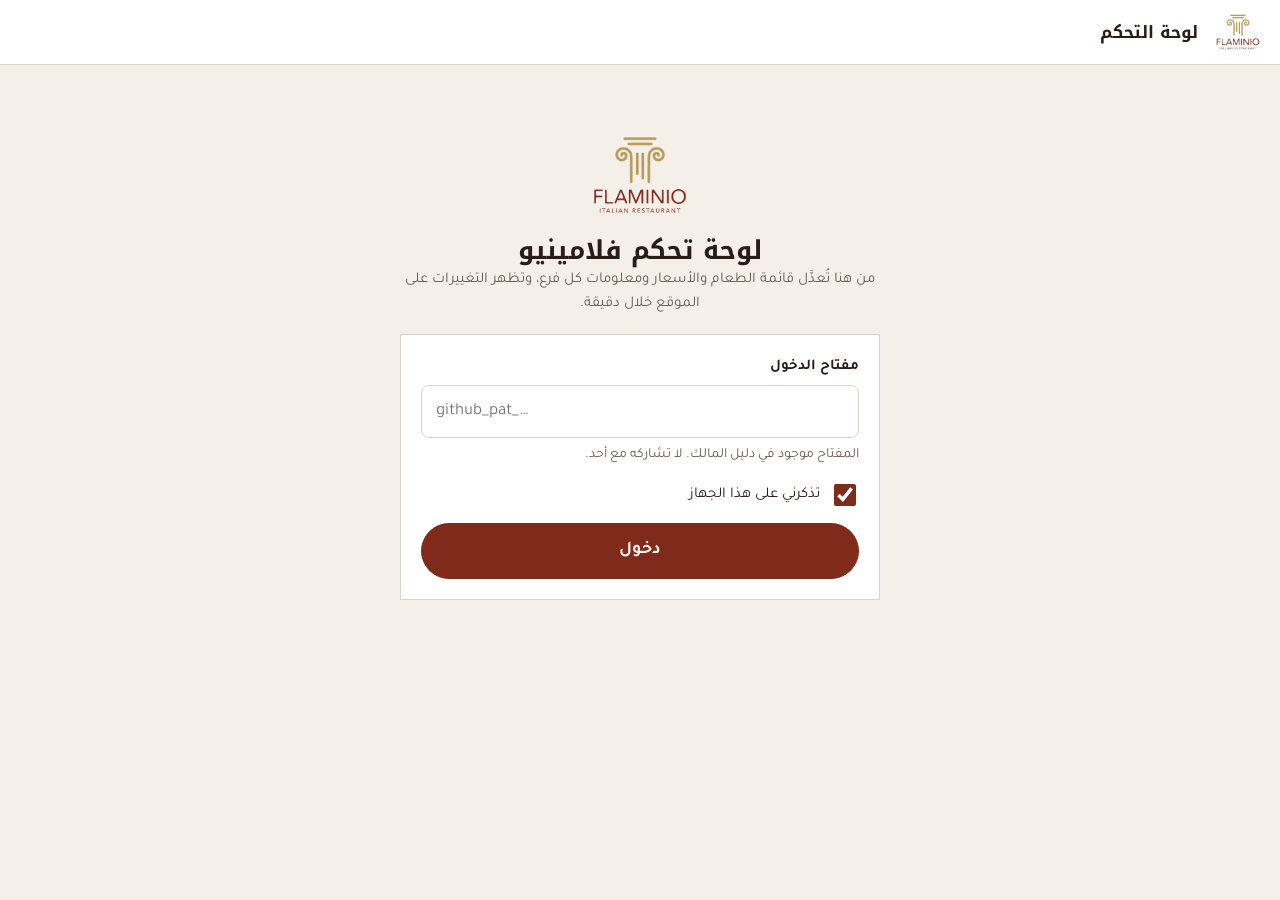
==== admin/index.html @ 271e71a6 "Add the owner's admin page and move menus and branch details to content/ The site now has an Arabic " ====
<!DOCTYPE html>
<html lang="ar" dir="rtl">
<head>
<meta charset="utf-8">
<meta name="viewport" content="width=device-width, initial-scale=1">
<meta name="robots" content="noindex, nofollow">
<title>لوحة تحكم فلامينيو</title>
<meta name="theme-color" content="#802a19">
<link rel="icon" href="../favicon.ico" sizes="any">
<link rel="apple-touch-icon" sizes="180x180" href="../img/icons/apple-touch-icon.png">
<link rel="preconnect" href="https://fonts.googleapis.com">
<link rel="preconnect" href="https://fonts.gstatic.com" crossorigin>
<link href="https://fonts.googleapis.com/css2?family=Noto+Kufi+Arabic:wght@500;700&family=Tajawal:wght@400;500;700&display=swap" rel="stylesheet">
<link rel="stylesheet" href="admin.css">
<script src="config.js"></script>
</head>
<body>
<header class="top">
  <a class="brand" href="../" title="الموقع">
    <picture><source type="image/webp" srcset="../img/logo-burgundy.webp"><img src="../img/logo-burgundy.png" alt="فلامينيو" width="640" height="544"></picture>
  </a>
  <div class="top-title">
    <div class="top-name">لوحة التحكم</div>
    <div class="top-branch" id="top-branch"></div>
  </div>
  <div class="top-actions" id="top-actions"></div>
</header>

<main id="app" class="app" aria-live="polite">
  <p class="loading">جارٍ التحميل…</p>
</main>

<footer class="savebar" id="savebar" hidden>
  <div class="savebar-status" id="save-status">لا توجد تغييرات</div>
  <div class="savebar-actions">
    <button type="button" class="btn btn-ghost" id="discard-btn" hidden>تراجع عن التغييرات</button>
    <button type="button" class="btn btn-primary" id="save-btn" disabled>حفظ ونشر</button>
  </div>
</footer>

<div class="toast" id="toast" role="status" hidden></div>
<input type="file" id="file-input" accept="image/*" hidden>

<script type="module" src="admin.js"></script>
</body>
</html>
---- admin/admin.css ----
:root {
  --burgundy: #802a19; --burgundy-deep: #3a120a; --espresso: #2b1d16; --cream: #f4efe8; --cream-deep: #ebe3d8;
  --gold: #b89a5b; --line: #dfd3c3; --muted: #6d5c52; --ok: #2f6b3a; --danger: #a8321e; --surface: #fff;
  --font: Tajawal, "Segoe UI", system-ui, sans-serif; --font-head: "Noto Kufi Arabic", Tajawal, sans-serif;
}
* { box-sizing: border-box; }
html { -webkit-text-size-adjust: 100%; }
body { margin: 0; background: var(--cream); color: var(--espresso); font-family: var(--font); font-size: 17px; line-height: 1.6; padding-bottom: 96px; }
h1, h2, h3 { font-family: var(--font-head); font-weight: 700; line-height: 1.35; margin: 0; }
h1 { font-size: 26px; }
h2 { font-size: 20px; }
p { margin: 0; }
button, input, textarea, select { font: inherit; color: inherit; }
button { cursor: pointer; }
[hidden] { display: none !important; }
.muted { color: var(--muted); font-size: 15px; }
.visually-hidden { position: absolute; width: 1px; height: 1px; overflow: hidden; clip: rect(0 0 0 0); white-space: nowrap; }

/* header */
.top { position: sticky; top: 0; z-index: 20; display: flex; align-items: center; gap: 14px; padding: 10px 16px; background: var(--surface); border-bottom: 1px solid var(--line); }
.brand img { height: 44px; width: auto; display: block; }
.top-title { flex: 1; min-width: 0; line-height: 1.3; }
.top-name { font-family: var(--font-head); font-weight: 700; font-size: 17px; }
.top-branch { color: var(--burgundy); font-size: 14px; font-weight: 700; }
.top-actions { display: flex; gap: 6px; }
.top-actions .btn { padding: 8px 12px; font-size: 14px; }

/* layout */
.app { max-width: 760px; margin: 0 auto; padding: 22px 16px 40px; display: grid; gap: 22px; }
.loading { text-align: center; color: var(--muted); padding: 60px 0; }
.card { background: var(--surface); border: 1px solid var(--line); padding: 20px; display: grid; gap: 14px; }
.card h2 { color: var(--burgundy); }

/* buttons */
.btn { display: inline-flex; align-items: center; justify-content: center; gap: 8px; min-height: 46px; padding: 10px 20px; border-radius: 999px; border: 1px solid var(--burgundy); background: var(--surface); color: var(--burgundy); font-weight: 700; font-size: 16px; }
.btn:hover { background: var(--cream-deep); }
.btn-primary { background: var(--burgundy); color: var(--cream); }
.btn-primary:hover { background: #6b2214; }
.btn-primary:disabled { background: #b9a59b; border-color: #b9a59b; color: #fff; cursor: not-allowed; }
.btn-ghost { border-color: var(--line); color: var(--muted); }
.btn-lg { min-height: 56px; font-size: 18px; }
.btn-sm { min-height: 38px; padding: 6px 14px; font-size: 14px; }
.btn-danger { color: var(--danger); border-color: rgba(168, 50, 30, .5); }
.btn-danger:hover { background: rgba(168, 50, 30, .08); }
.icon-btn { width: 40px; height: 40px; border-radius: 50%; border: 1px solid var(--line); background: var(--surface); font-size: 16px; display: inline-flex; align-items: center; justify-content: center; }
.icon-btn:hover { border-color: var(--gold); }
.icon-btn:disabled { opacity: .3; cursor: default; }

/* forms */
.field { display: grid; gap: 6px; }
.field label { font-weight: 700; font-size: 15px; }
.field .hint { color: var(--muted); font-size: 14px; }
.field input, .field textarea { width: 100%; padding: 12px 14px; border: 1px solid var(--line); border-radius: 8px; background: #fff; font-size: 17px; }
.field input:focus, .field textarea:focus { outline: 2px solid var(--gold); outline-offset: 1px; border-color: var(--gold); }
.field textarea { min-height: 84px; resize: vertical; }
.field input[dir="ltr"], .field textarea[dir="ltr"] { text-align: left; }
.grid-2 { display: grid; grid-template-columns: repeat(auto-fit, minmax(min(100%, 260px), 1fr)); gap: 14px; }
.preview-number { font-family: Montserrat, system-ui, sans-serif; direction: ltr; unicode-bidi: isolate; font-weight: 600; }

/* login */
.login { max-width: 480px; margin: 40px auto 0; text-align: center; }
.login .logo { height: 96px; width: auto; margin: 0 auto 10px; display: block; }
.login .card { text-align: start; }
.login .check { display: flex; gap: 10px; align-items: center; font-size: 15px; }
.login .check input { width: 22px; height: 22px; accent-color: var(--burgundy); }
.login .error { color: var(--danger); font-weight: 700; }

/* branch picker */
.picker { display: grid; grid-template-columns: repeat(auto-fit, minmax(min(100%, 240px), 1fr)); gap: 16px; }
.pick { display: grid; gap: 4px; padding: 28px 20px; border: 1px solid var(--gold); background: var(--surface); text-align: center; font-family: var(--font-head); font-size: 24px; font-weight: 700; color: var(--burgundy); border-radius: 0; }
.pick small { font-family: var(--font); font-size: 14px; font-weight: 400; color: var(--muted); }
.pick:hover { background: var(--cream-deep); }

/* tabs */
.tabs { display: flex; gap: 8px; border-bottom: 1px solid var(--line); }
.tab { flex: 1; padding: 12px 10px; background: none; border: 0; border-bottom: 3px solid transparent; font-weight: 700; font-size: 17px; color: var(--muted); }
.tab.is-active { color: var(--burgundy); border-bottom-color: var(--burgundy); }

/* categories */
.chips { display: flex; flex-wrap: wrap; gap: 8px; }
.chip { padding: 9px 16px; border-radius: 999px; border: 1px solid var(--burgundy); background: var(--surface); color: var(--burgundy); font-weight: 700; font-size: 15px; }
.chip.is-active { background: var(--burgundy); color: var(--cream); }
.chip-add { border-style: dashed; color: var(--muted); border-color: var(--muted); }
.cat-head { display: grid; gap: 12px; }
.cat-tools { display: flex; flex-wrap: wrap; gap: 8px; align-items: center; }
.cat-tools .spacer { flex: 1; }

/* items */
.items { display: grid; gap: 14px; }
.item { background: var(--surface); border: 1px solid var(--line); padding: 14px; display: grid; grid-template-columns: 96px 1fr; gap: 14px; }
.item.is-hidden { opacity: .6; border-style: dashed; }
.item-main { display: grid; gap: 10px; min-width: 0; }
.item-fields { display: grid; grid-template-columns: 1fr 1fr 110px; gap: 10px; }
@media (max-width: 560px) { .item { grid-template-columns: 80px 1fr; } .item-fields { grid-template-columns: 1fr; } }
.item-fields input { width: 100%; padding: 10px 12px; border: 1px solid var(--line); border-radius: 8px; font-size: 16px; }
.item-fields input:focus { outline: 2px solid var(--gold); outline-offset: 1px; }
.item-fields input[name="en"] { direction: ltr; text-align: left; }
.item-fields input[name="price"] { direction: ltr; text-align: center; font-weight: 700; }
.item-row { display: flex; flex-wrap: wrap; gap: 8px 14px; align-items: center; }
.switch { display: inline-flex; align-items: center; gap: 8px; font-size: 15px; font-weight: 700; color: var(--muted); }
.switch input { width: 22px; height: 22px; accent-color: var(--burgundy); }
.switch input:checked + span { color: var(--burgundy); }
.order { display: inline-flex; gap: 4px; margin-inline-start: auto; }
details.desc { border-top: 1px dashed var(--line); padding-top: 8px; }
details.desc summary { cursor: pointer; font-weight: 700; color: var(--muted); font-size: 15px; }
details.desc textarea { width: 100%; margin-top: 8px; padding: 10px 12px; border: 1px solid var(--line); border-radius: 8px; font-size: 15px; min-height: 64px; }
.group-head { display: flex; align-items: center; gap: 10px; padding: 6px 0; border-bottom: 1px dotted var(--gold); }
.group-head input { flex: 1; padding: 8px 10px; border: 1px solid var(--line); border-radius: 8px; font-weight: 700; }
.badge-new { display: inline-block; padding: 1px 8px; border: 1px solid var(--gold); border-radius: 999px; font-size: 12px; color: var(--burgundy); }

/* photo drop zone */
.drop { position: relative; width: 96px; height: 96px; border: 2px dashed var(--gold); background: var(--cream); display: grid; place-items: center; text-align: center; font-size: 12px; line-height: 1.3; color: var(--muted); cursor: pointer; overflow: hidden; border-radius: 8px; padding: 6px; }
.drop.is-over { background: #fff3d6; border-style: solid; }
.drop.has-photo { border-style: solid; padding: 0; }
.drop img { width: 100%; height: 100%; object-fit: cover; display: block; }
.drop .remove { position: absolute; top: 4px; inset-inline-start: 4px; width: 26px; height: 26px; border-radius: 50%; border: 0; background: rgba(58, 18, 10, .8); color: #fff; font-size: 16px; line-height: 1; display: grid; place-items: center; }
.drop.drop-lg { width: 100%; height: 140px; font-size: 14px; }
.drop-label-short { display: none; font-weight: 700; color: var(--burgundy); }
@media (max-width: 560px) { .drop { width: 80px; height: 80px; } .drop:not(.drop-lg) .drop-label { display: none; } .drop:not(.drop-lg) .drop-label-short { display: block; } }

/* save bar */
.savebar { position: fixed; bottom: 0; inset-inline: 0; z-index: 30; display: flex; align-items: center; gap: 12px; padding: 12px 16px; padding-bottom: calc(12px + env(safe-area-inset-bottom, 0px)); background: var(--surface); border-top: 1px solid var(--line); box-shadow: 0 -6px 24px rgba(43, 29, 22, .08); }
.savebar-status { flex: 1; min-width: 0; font-weight: 700; font-size: 15px; }
.savebar-status.is-busy { color: var(--gold); }
.savebar-status.is-ok { color: var(--ok); }
.savebar-status.is-error { color: var(--danger); }
.savebar-status a { color: var(--burgundy); }
.savebar-actions { display: flex; gap: 8px; }
@media (max-width: 480px) { .savebar { flex-wrap: wrap; } .savebar-status { flex-basis: 100%; } .savebar-actions { width: 100%; } .savebar-actions .btn { flex: 1; } }

/* toast */
.toast { position: fixed; bottom: 100px; inset-inline: 16px; margin: 0 auto; max-width: 480px; background: var(--burgundy-deep); color: var(--cream); padding: 12px 16px; border-radius: 10px; text-align: center; z-index: 40; box-shadow: 0 10px 30px rgba(0,0,0,.25); }
.toast.is-error { background: var(--danger); }

.empty { text-align: center; color: var(--muted); padding: 24px; border: 1px dashed var(--line); }
.notice { border-inline-start: 4px solid var(--gold); background: var(--surface); padding: 12px 14px; font-size: 15px; color: var(--muted); }
.ltr { direction: ltr; unicode-bidi: isolate; }
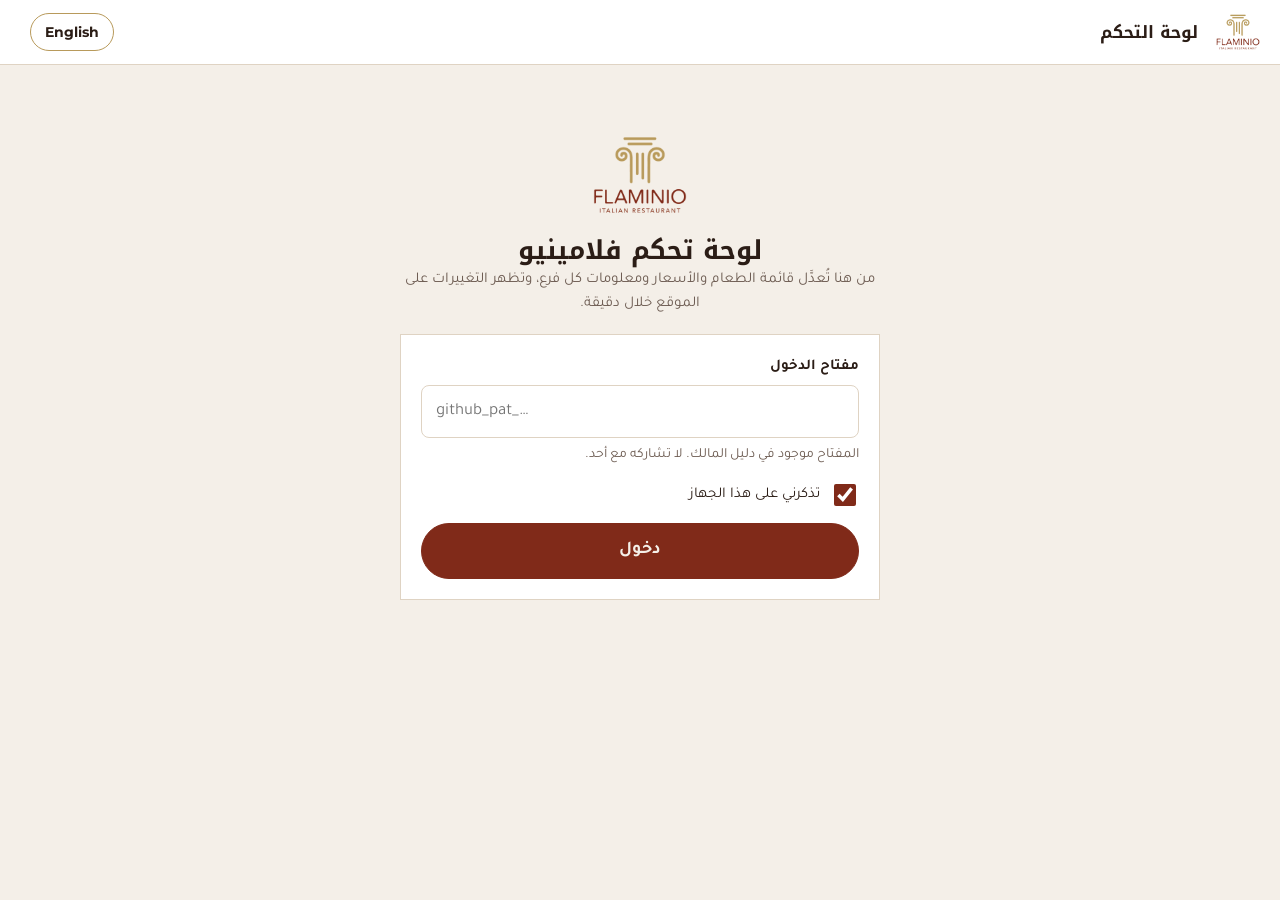
==== commit 0edcd925: "Add an English/Arabic switch to the admin page All admin text now comes from one Arabic/English dict" ====
--- a/admin/index.html
+++ b/admin/index.html
@@ -10,31 +10,32 @@
 <link rel="apple-touch-icon" sizes="180x180" href="../img/icons/apple-touch-icon.png">
 <link rel="preconnect" href="https://fonts.googleapis.com">
 <link rel="preconnect" href="https://fonts.gstatic.com" crossorigin>
-<link href="https://fonts.googleapis.com/css2?family=Noto+Kufi+Arabic:wght@500;700&family=Tajawal:wght@400;500;700&display=swap" rel="stylesheet">
+<link href="https://fonts.googleapis.com/css2?family=Noto+Kufi+Arabic:wght@500;700&family=Tajawal:wght@400;500;700&family=Lustria&family=Montserrat:wght@400;500;600;700&display=swap" rel="stylesheet">
 <link rel="stylesheet" href="admin.css">
 <script src="config.js"></script>
 </head>
 <body>
 <header class="top">
-  <a class="brand" href="../" title="الموقع">
+  <a class="brand" href="../" data-i18n-title="siteLink">
     <picture><source type="image/webp" srcset="../img/logo-burgundy.webp"><img src="../img/logo-burgundy.png" alt="فلامينيو" width="640" height="544"></picture>
   </a>
   <div class="top-title">
-    <div class="top-name">لوحة التحكم</div>
+    <div class="top-name" data-i18n="dashboard">لوحة التحكم</div>
     <div class="top-branch" id="top-branch"></div>
   </div>
+  <button type="button" class="lang-btn" id="lang-btn">English</button>
   <div class="top-actions" id="top-actions"></div>
 </header>
 
 <main id="app" class="app" aria-live="polite">
-  <p class="loading">جارٍ التحميل…</p>
+  <p class="loading" data-i18n="loading">جارٍ التحميل…</p>
 </main>
 
 <footer class="savebar" id="savebar" hidden>
-  <div class="savebar-status" id="save-status">لا توجد تغييرات</div>
+  <div class="savebar-status" id="save-status" data-i18n="none">لا توجد تغييرات</div>
   <div class="savebar-actions">
-    <button type="button" class="btn btn-ghost" id="discard-btn" hidden>تراجع عن التغييرات</button>
-    <button type="button" class="btn btn-primary" id="save-btn" disabled>حفظ ونشر</button>
+    <button type="button" class="btn btn-ghost" id="discard-btn" data-i18n="discard" hidden>تراجع عن التغييرات</button>
+    <button type="button" class="btn btn-primary" id="save-btn" data-i18n="save" disabled>حفظ ونشر</button>
   </div>
 </footer>
 
--- a/admin/admin.css
+++ b/admin/admin.css
@@ -54,6 +54,7 @@
 .field input:focus, .field textarea:focus { outline: 2px solid var(--gold); outline-offset: 1px; border-color: var(--gold); }
 .field textarea { min-height: 84px; resize: vertical; }
 .field input[dir="ltr"], .field textarea[dir="ltr"] { text-align: left; }
+.field input[dir="rtl"], .field textarea[dir="rtl"] { text-align: right; }
 .grid-2 { display: grid; grid-template-columns: repeat(auto-fit, minmax(min(100%, 260px), 1fr)); gap: 14px; }
 .preview-number { font-family: Montserrat, system-ui, sans-serif; direction: ltr; unicode-bidi: isolate; font-weight: 600; }
 
@@ -95,6 +96,9 @@
 .item-fields input { width: 100%; padding: 10px 12px; border: 1px solid var(--line); border-radius: 8px; font-size: 16px; }
 .item-fields input:focus { outline: 2px solid var(--gold); outline-offset: 1px; }
 .item-fields input[name="en"] { direction: ltr; text-align: left; }
+.item-fields input[name="ar"] { direction: rtl; text-align: right; }
+details.desc textarea[dir="rtl"] { text-align: right; } details.desc textarea[dir="ltr"] { text-align: left; }
+.group-head input[dir="rtl"] { text-align: right; } .group-head input[dir="ltr"] { text-align: left; }
 .item-fields input[name="price"] { direction: ltr; text-align: center; font-weight: 700; }
 .item-row { display: flex; flex-wrap: wrap; gap: 8px 14px; align-items: center; }
 .switch { display: inline-flex; align-items: center; gap: 8px; font-size: 15px; font-weight: 700; color: var(--muted); }
@@ -135,3 +139,13 @@
 .empty { text-align: center; color: var(--muted); padding: 24px; border: 1px dashed var(--line); }
 .notice { border-inline-start: 4px solid var(--gold); background: var(--surface); padding: 12px 14px; font-size: 15px; color: var(--muted); }
 .ltr { direction: ltr; unicode-bidi: isolate; }
+
+/* language switch + English interface */
+.lang-btn { min-height: 38px; padding: 6px 14px; border-radius: 999px; border: 1px solid var(--gold); background: var(--surface); color: var(--espresso); font-weight: 700; font-size: 14px; font-family: var(--font); }
+.lang-btn:hover { background: var(--cream-deep); }
+.lang-btn:lang(en) { font-family: Montserrat, system-ui, sans-serif; }
+html[lang="en"] { --font: Montserrat, "Segoe UI", system-ui, sans-serif; --font-head: Lustria, Georgia, serif; }
+html[lang="en"] body { font-size: 16px; }
+html[lang="en"] h1, html[lang="en"] h2, html[lang="en"] h3, html[lang="en"] .pick, html[lang="en"] .top-name { font-weight: 400; }
+html[lang="en"] [dir="rtl"], html[lang="en"] input[name="ar"] { font-family: Tajawal, system-ui, sans-serif; }
+@media (max-width: 480px) { .top { flex-wrap: wrap; } .top-actions { width: 100%; justify-content: flex-end; } .top-actions .btn { padding: 6px 10px; } }
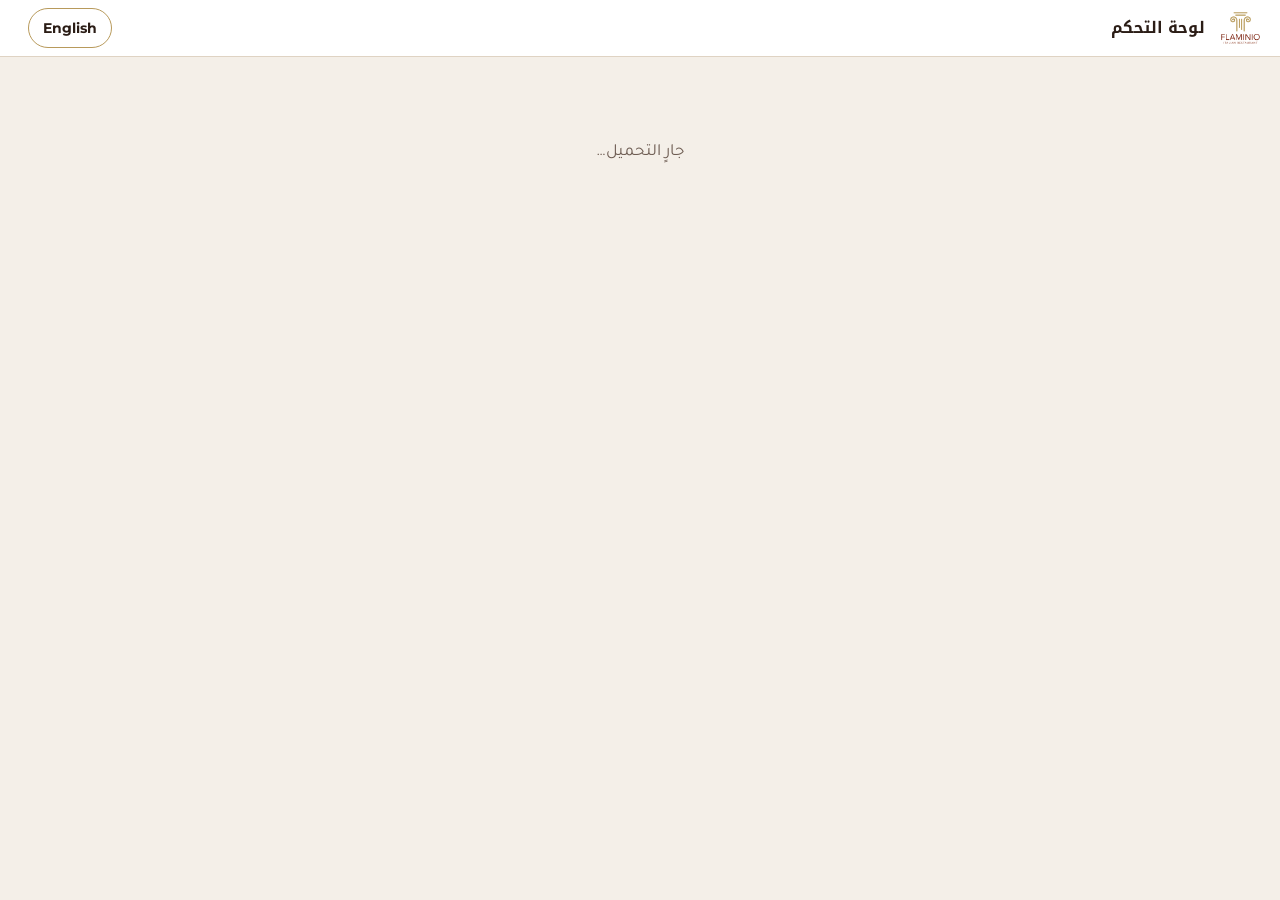
==== commit 17e30839: "Admin: first-run setup screen, phone-first layout, faster status without Actions access - Without a " ====
--- a/admin/index.html
+++ b/admin/index.html
@@ -2,7 +2,7 @@
 <html lang="ar" dir="rtl">
 <head>
 <meta charset="utf-8">
-<meta name="viewport" content="width=device-width, initial-scale=1">
+<meta name="viewport" content="width=device-width, initial-scale=1, viewport-fit=cover">
 <meta name="robots" content="noindex, nofollow">
 <title>لوحة تحكم فلامينيو</title>
 <meta name="theme-color" content="#802a19">
--- a/admin/admin.css
+++ b/admin/admin.css
@@ -5,7 +5,9 @@
 }
 * { box-sizing: border-box; }
 html { -webkit-text-size-adjust: 100%; }
-body { margin: 0; background: var(--cream); color: var(--espresso); font-family: var(--font); font-size: 17px; line-height: 1.6; padding-bottom: 96px; }
+:root { --top-h: 64px; --bar-h: 0px; }
+html { scroll-padding-top: calc(var(--top-h) + 12px); scroll-padding-bottom: calc(var(--bar-h) + 12px); }
+body { margin: 0; background: var(--cream); color: var(--espresso); font-family: var(--font); font-size: 17px; line-height: 1.6; padding-bottom: calc(var(--bar-h) + 24px); }
 h1, h2, h3 { font-family: var(--font-head); font-weight: 700; line-height: 1.35; margin: 0; }
 h1 { font-size: 26px; }
 h2 { font-size: 20px; }
@@ -17,18 +19,19 @@
 .visually-hidden { position: absolute; width: 1px; height: 1px; overflow: hidden; clip: rect(0 0 0 0); white-space: nowrap; }
 
 /* header */
-.top { position: sticky; top: 0; z-index: 20; display: flex; align-items: center; gap: 14px; padding: 10px 16px; background: var(--surface); border-bottom: 1px solid var(--line); }
-.brand img { height: 44px; width: auto; display: block; }
-.top-title { flex: 1; min-width: 0; line-height: 1.3; }
-.top-name { font-family: var(--font-head); font-weight: 700; font-size: 17px; }
-.top-branch { color: var(--burgundy); font-size: 14px; font-weight: 700; }
-.top-actions { display: flex; gap: 6px; }
-.top-actions .btn { padding: 8px 12px; font-size: 14px; }
+.top { position: sticky; top: 0; z-index: 20; display: flex; align-items: center; gap: 12px; padding: 8px 16px; padding-top: calc(8px + env(safe-area-inset-top, 0px)); background: var(--surface); border-bottom: 1px solid var(--line); }
+.brand img { height: 40px; width: auto; display: block; }
+.top-title { flex: 1; min-width: 0; line-height: 1.25; }
+.top-name { font-family: var(--font-head); font-weight: 700; font-size: 16px; white-space: nowrap; overflow: hidden; text-overflow: ellipsis; }
+.top-branch { color: var(--burgundy); font-size: 13px; font-weight: 700; white-space: nowrap; overflow: hidden; text-overflow: ellipsis; }
+.top-actions { display: flex; gap: 6px; flex-shrink: 0; }
+.top-actions .btn { padding: 6px 12px; font-size: 14px; min-height: 40px; }
 
 /* layout */
 .app { max-width: 760px; margin: 0 auto; padding: 22px 16px 40px; display: grid; gap: 22px; }
 .loading { text-align: center; color: var(--muted); padding: 60px 0; }
 .card { background: var(--surface); border: 1px solid var(--line); padding: 20px; display: grid; gap: 14px; }
+@media (max-width: 560px) { .card { padding: 16px; } .app { padding: 16px 12px 32px; gap: 16px; } }
 .card h2 { color: var(--burgundy); }
 
 /* buttons */
@@ -39,10 +42,10 @@
 .btn-primary:disabled { background: #b9a59b; border-color: #b9a59b; color: #fff; cursor: not-allowed; }
 .btn-ghost { border-color: var(--line); color: var(--muted); }
 .btn-lg { min-height: 56px; font-size: 18px; }
-.btn-sm { min-height: 38px; padding: 6px 14px; font-size: 14px; }
+.btn-sm { min-height: 40px; padding: 6px 14px; font-size: 14px; }
 .btn-danger { color: var(--danger); border-color: rgba(168, 50, 30, .5); }
 .btn-danger:hover { background: rgba(168, 50, 30, .08); }
-.icon-btn { width: 40px; height: 40px; border-radius: 50%; border: 1px solid var(--line); background: var(--surface); font-size: 16px; display: inline-flex; align-items: center; justify-content: center; }
+.icon-btn { width: 44px; height: 44px; border-radius: 50%; border: 1px solid var(--line); background: var(--surface); font-size: 16px; display: inline-flex; align-items: center; justify-content: center; }
 .icon-btn:hover { border-color: var(--gold); }
 .icon-btn:disabled { opacity: .3; cursor: default; }
 
@@ -59,7 +62,8 @@
 .preview-number { font-family: Montserrat, system-ui, sans-serif; direction: ltr; unicode-bidi: isolate; font-weight: 600; }
 
 /* login */
-.login { max-width: 480px; margin: 40px auto 0; text-align: center; }
+.login { max-width: 480px; margin: 24px auto 0; text-align: center; }
+@media (max-width: 560px) { .login { margin-top: 8px; } .login .logo { height: 72px; } }
 .login .logo { height: 96px; width: auto; margin: 0 auto 10px; display: block; }
 .login .card { text-align: start; }
 .login .check { display: flex; gap: 10px; align-items: center; font-size: 15px; }
@@ -72,6 +76,10 @@
 .pick small { font-family: var(--font); font-size: 14px; font-weight: 400; color: var(--muted); }
 .pick:hover { background: var(--cream-deep); }
 
+/* editor */
+.editor-bar { display: flex; align-items: center; justify-content: space-between; gap: 10px; margin-bottom: -10px; }
+.editor-bar .linklike { padding: 8px 0; min-height: 40px; }
+.editor-branch { color: var(--muted); font-size: 14px; font-weight: 700; }
 /* tabs */
 .tabs { display: flex; gap: 8px; border-bottom: 1px solid var(--line); }
 .tab { flex: 1; padding: 12px 10px; background: none; border: 0; border-bottom: 3px solid transparent; font-weight: 700; font-size: 17px; color: var(--muted); }
@@ -79,7 +87,14 @@
 
 /* categories */
 .chips { display: flex; flex-wrap: wrap; gap: 8px; }
-.chip { padding: 9px 16px; border-radius: 999px; border: 1px solid var(--burgundy); background: var(--surface); color: var(--burgundy); font-weight: 700; font-size: 15px; }
+.chip { min-height: 40px; padding: 7px 16px; border-radius: 999px; border: 1px solid var(--burgundy); background: var(--surface); color: var(--burgundy); font-weight: 700; font-size: 15px; white-space: nowrap; }
+@media (max-width: 560px) {
+  .cat-head { padding-inline: 0; padding-bottom: 12px; }
+  .cat-head h2 { padding-inline: 16px; }
+  .chips { flex-wrap: nowrap; overflow-x: auto; padding: 2px 16px 6px; margin: 0; scroll-snap-type: x proximity; -webkit-overflow-scrolling: touch; scrollbar-width: none; }
+  .chips::-webkit-scrollbar { display: none; }
+  .chip { flex: 0 0 auto; scroll-snap-align: center; }
+}
 .chip.is-active { background: var(--burgundy); color: var(--cream); }
 .chip-add { border-style: dashed; color: var(--muted); border-color: var(--muted); }
 .cat-head { display: grid; gap: 12px; }
@@ -92,8 +107,14 @@
 .item.is-hidden { opacity: .6; border-style: dashed; }
 .item-main { display: grid; gap: 10px; min-width: 0; }
 .item-fields { display: grid; grid-template-columns: 1fr 1fr 110px; gap: 10px; }
-@media (max-width: 560px) { .item { grid-template-columns: 80px 1fr; } .item-fields { grid-template-columns: 1fr; } }
-.item-fields input { width: 100%; padding: 10px 12px; border: 1px solid var(--line); border-radius: 8px; font-size: 16px; }
+@media (max-width: 560px) {
+  .item { grid-template-columns: 72px 1fr; gap: 10px; padding: 12px; }
+  .item-fields { grid-template-columns: 1fr; gap: 8px; }
+  .item-row { gap: 8px 12px; }
+  .item-row .switch { font-size: 14px; }
+  .item-row .order { margin-inline-start: 0; width: 100%; justify-content: flex-end; gap: 8px; }
+}
+.item-fields input { width: 100%; min-height: 44px; padding: 10px 12px; border: 1px solid var(--line); border-radius: 8px; font-size: 16px; }
 .item-fields input:focus { outline: 2px solid var(--gold); outline-offset: 1px; }
 .item-fields input[name="en"] { direction: ltr; text-align: left; }
 .item-fields input[name="ar"] { direction: rtl; text-align: right; }
@@ -101,15 +122,15 @@
 .group-head input[dir="rtl"] { text-align: right; } .group-head input[dir="ltr"] { text-align: left; }
 .item-fields input[name="price"] { direction: ltr; text-align: center; font-weight: 700; }
 .item-row { display: flex; flex-wrap: wrap; gap: 8px 14px; align-items: center; }
-.switch { display: inline-flex; align-items: center; gap: 8px; font-size: 15px; font-weight: 700; color: var(--muted); }
+.switch { display: inline-flex; align-items: center; gap: 8px; min-height: 40px; font-size: 15px; font-weight: 700; color: var(--muted); }
 .switch input { width: 22px; height: 22px; accent-color: var(--burgundy); }
 .switch input:checked + span { color: var(--burgundy); }
 .order { display: inline-flex; gap: 4px; margin-inline-start: auto; }
 details.desc { border-top: 1px dashed var(--line); padding-top: 8px; }
-details.desc summary { cursor: pointer; font-weight: 700; color: var(--muted); font-size: 15px; }
-details.desc textarea { width: 100%; margin-top: 8px; padding: 10px 12px; border: 1px solid var(--line); border-radius: 8px; font-size: 15px; min-height: 64px; }
+details.desc summary { cursor: pointer; font-weight: 700; color: var(--muted); font-size: 15px; min-height: 40px; display: flex; align-items: center; }
+details.desc textarea { width: 100%; margin-top: 8px; padding: 10px 12px; border: 1px solid var(--line); border-radius: 8px; font-size: 16px; min-height: 64px; }
 .group-head { display: flex; align-items: center; gap: 10px; padding: 6px 0; border-bottom: 1px dotted var(--gold); }
-.group-head input { flex: 1; padding: 8px 10px; border: 1px solid var(--line); border-radius: 8px; font-weight: 700; }
+.group-head input { flex: 1; min-width: 0; min-height: 44px; padding: 8px 10px; border: 1px solid var(--line); border-radius: 8px; font-weight: 700; font-size: 16px; }
 .badge-new { display: inline-block; padding: 1px 8px; border: 1px solid var(--gold); border-radius: 999px; font-size: 12px; color: var(--burgundy); }
 
 /* photo drop zone */
@@ -117,23 +138,30 @@
 .drop.is-over { background: #fff3d6; border-style: solid; }
 .drop.has-photo { border-style: solid; padding: 0; }
 .drop img { width: 100%; height: 100%; object-fit: cover; display: block; }
-.drop .remove { position: absolute; top: 4px; inset-inline-start: 4px; width: 26px; height: 26px; border-radius: 50%; border: 0; background: rgba(58, 18, 10, .8); color: #fff; font-size: 16px; line-height: 1; display: grid; place-items: center; }
+.drop .remove { position: absolute; top: 2px; inset-inline-start: 2px; width: 32px; height: 32px; border-radius: 50%; border: 0; background: rgba(58, 18, 10, .8); color: #fff; font-size: 16px; line-height: 1; display: grid; place-items: center; }
 .drop.drop-lg { width: 100%; height: 140px; font-size: 14px; }
 .drop-label-short { display: none; font-weight: 700; color: var(--burgundy); }
-@media (max-width: 560px) { .drop { width: 80px; height: 80px; } .drop:not(.drop-lg) .drop-label { display: none; } .drop:not(.drop-lg) .drop-label-short { display: block; } }
+.drop .remove::before { content: ''; position: absolute; inset: -6px; }
+@media (max-width: 560px) { .drop { width: 72px; height: 72px; } .drop.drop-lg { width: 100%; height: 120px; } .drop:not(.drop-lg) .drop-label { display: none; } .drop:not(.drop-lg) .drop-label-short { display: block; } }
 
 /* save bar */
-.savebar { position: fixed; bottom: 0; inset-inline: 0; z-index: 30; display: flex; align-items: center; gap: 12px; padding: 12px 16px; padding-bottom: calc(12px + env(safe-area-inset-bottom, 0px)); background: var(--surface); border-top: 1px solid var(--line); box-shadow: 0 -6px 24px rgba(43, 29, 22, .08); }
-.savebar-status { flex: 1; min-width: 0; font-weight: 700; font-size: 15px; }
+.savebar { position: fixed; bottom: 0; inset-inline: 0; z-index: 30; display: flex; align-items: center; gap: 12px; padding: 10px 16px; padding-bottom: calc(10px + env(safe-area-inset-bottom, 0px)); background: var(--surface); border-top: 1px solid var(--line); box-shadow: 0 -6px 24px rgba(43, 29, 22, .08); }
+.savebar-status { flex: 1; min-width: 0; font-weight: 700; font-size: 15px; line-height: 1.35; }
 .savebar-status.is-busy { color: var(--gold); }
 .savebar-status.is-ok { color: var(--ok); }
 .savebar-status.is-error { color: var(--danger); }
 .savebar-status a { color: var(--burgundy); }
 .savebar-actions { display: flex; gap: 8px; }
-@media (max-width: 480px) { .savebar { flex-wrap: wrap; } .savebar-status { flex-basis: 100%; } .savebar-actions { width: 100%; } .savebar-actions .btn { flex: 1; } }
+@media (max-width: 560px) {
+  .savebar { flex-wrap: wrap; gap: 6px 8px; padding: 8px 12px; padding-bottom: calc(8px + env(safe-area-inset-bottom, 0px)); }
+  .savebar-status { flex-basis: 100%; font-size: 14px; text-align: center; }
+  .savebar-actions { width: 100%; gap: 8px; }
+  .savebar-actions .btn { flex: 1; min-height: 44px; padding: 8px 12px; font-size: 16px; }
+  .savebar-actions .btn-ghost { flex: 0 0 auto; }
+}
 
 /* toast */
-.toast { position: fixed; bottom: 100px; inset-inline: 16px; margin: 0 auto; max-width: 480px; background: var(--burgundy-deep); color: var(--cream); padding: 12px 16px; border-radius: 10px; text-align: center; z-index: 40; box-shadow: 0 10px 30px rgba(0,0,0,.25); }
+.toast { position: fixed; bottom: calc(var(--bar-h) + 16px); inset-inline: 16px; margin: 0 auto; max-width: 480px; background: var(--burgundy-deep); color: var(--cream); padding: 12px 16px; border-radius: 10px; text-align: center; z-index: 40; box-shadow: 0 10px 30px rgba(0,0,0,.25); }
 .toast.is-error { background: var(--danger); }
 
 .empty { text-align: center; color: var(--muted); padding: 24px; border: 1px dashed var(--line); }
@@ -141,11 +169,20 @@
 .ltr { direction: ltr; unicode-bidi: isolate; }
 
 /* language switch + English interface */
-.lang-btn { min-height: 38px; padding: 6px 14px; border-radius: 999px; border: 1px solid var(--gold); background: var(--surface); color: var(--espresso); font-weight: 700; font-size: 14px; font-family: var(--font); }
+.lang-btn { min-height: 40px; padding: 6px 14px; flex-shrink: 0; border-radius: 999px; border: 1px solid var(--gold); background: var(--surface); color: var(--espresso); font-weight: 700; font-size: 14px; font-family: var(--font); }
 .lang-btn:hover { background: var(--cream-deep); }
 .lang-btn:lang(en) { font-family: Montserrat, system-ui, sans-serif; }
 html[lang="en"] { --font: Montserrat, "Segoe UI", system-ui, sans-serif; --font-head: Lustria, Georgia, serif; }
 html[lang="en"] body { font-size: 16px; }
 html[lang="en"] h1, html[lang="en"] h2, html[lang="en"] h3, html[lang="en"] .pick, html[lang="en"] .top-name { font-weight: 400; }
 html[lang="en"] [dir="rtl"], html[lang="en"] input[name="ar"] { font-family: Tajawal, system-ui, sans-serif; }
-@media (max-width: 480px) { .top { flex-wrap: wrap; } .top-actions { width: 100%; justify-content: flex-end; } .top-actions .btn { padding: 6px 10px; } }
+@media (max-width: 560px) { .top { gap: 8px; padding-inline: 12px; } .brand img { height: 34px; } .top-name { font-size: 15px; } .top-actions .btn, .lang-btn { padding-inline: 10px; font-size: 13px; } }
+@media (max-width: 360px) { .top-name { display: none; } .top-branch { font-size: 14px; } }
+
+/* password login + setup */
+.pw-row { display: flex; gap: 8px; align-items: stretch; }
+.pw-row input { flex: 1; min-width: 0; padding: 12px 14px; border: 1px solid var(--line); border-radius: 8px; font-size: 17px; font-family: Montserrat, system-ui, sans-serif; direction: ltr; text-align: left; background: #fff; }
+.pw-row .btn { flex: 0 0 auto; }
+#password, #setup-pw, #done-pw { letter-spacing: .04em; }
+.linklike { background: none; border: 0; padding: 6px; min-height: 40px; color: var(--burgundy); text-decoration: underline; text-underline-offset: 3px; font-size: 15px; justify-self: center; }
+.hint-box { background: var(--cream); border-inline-start: 3px solid var(--gold); padding: 10px 12px; font-size: 14px; color: var(--muted); }
